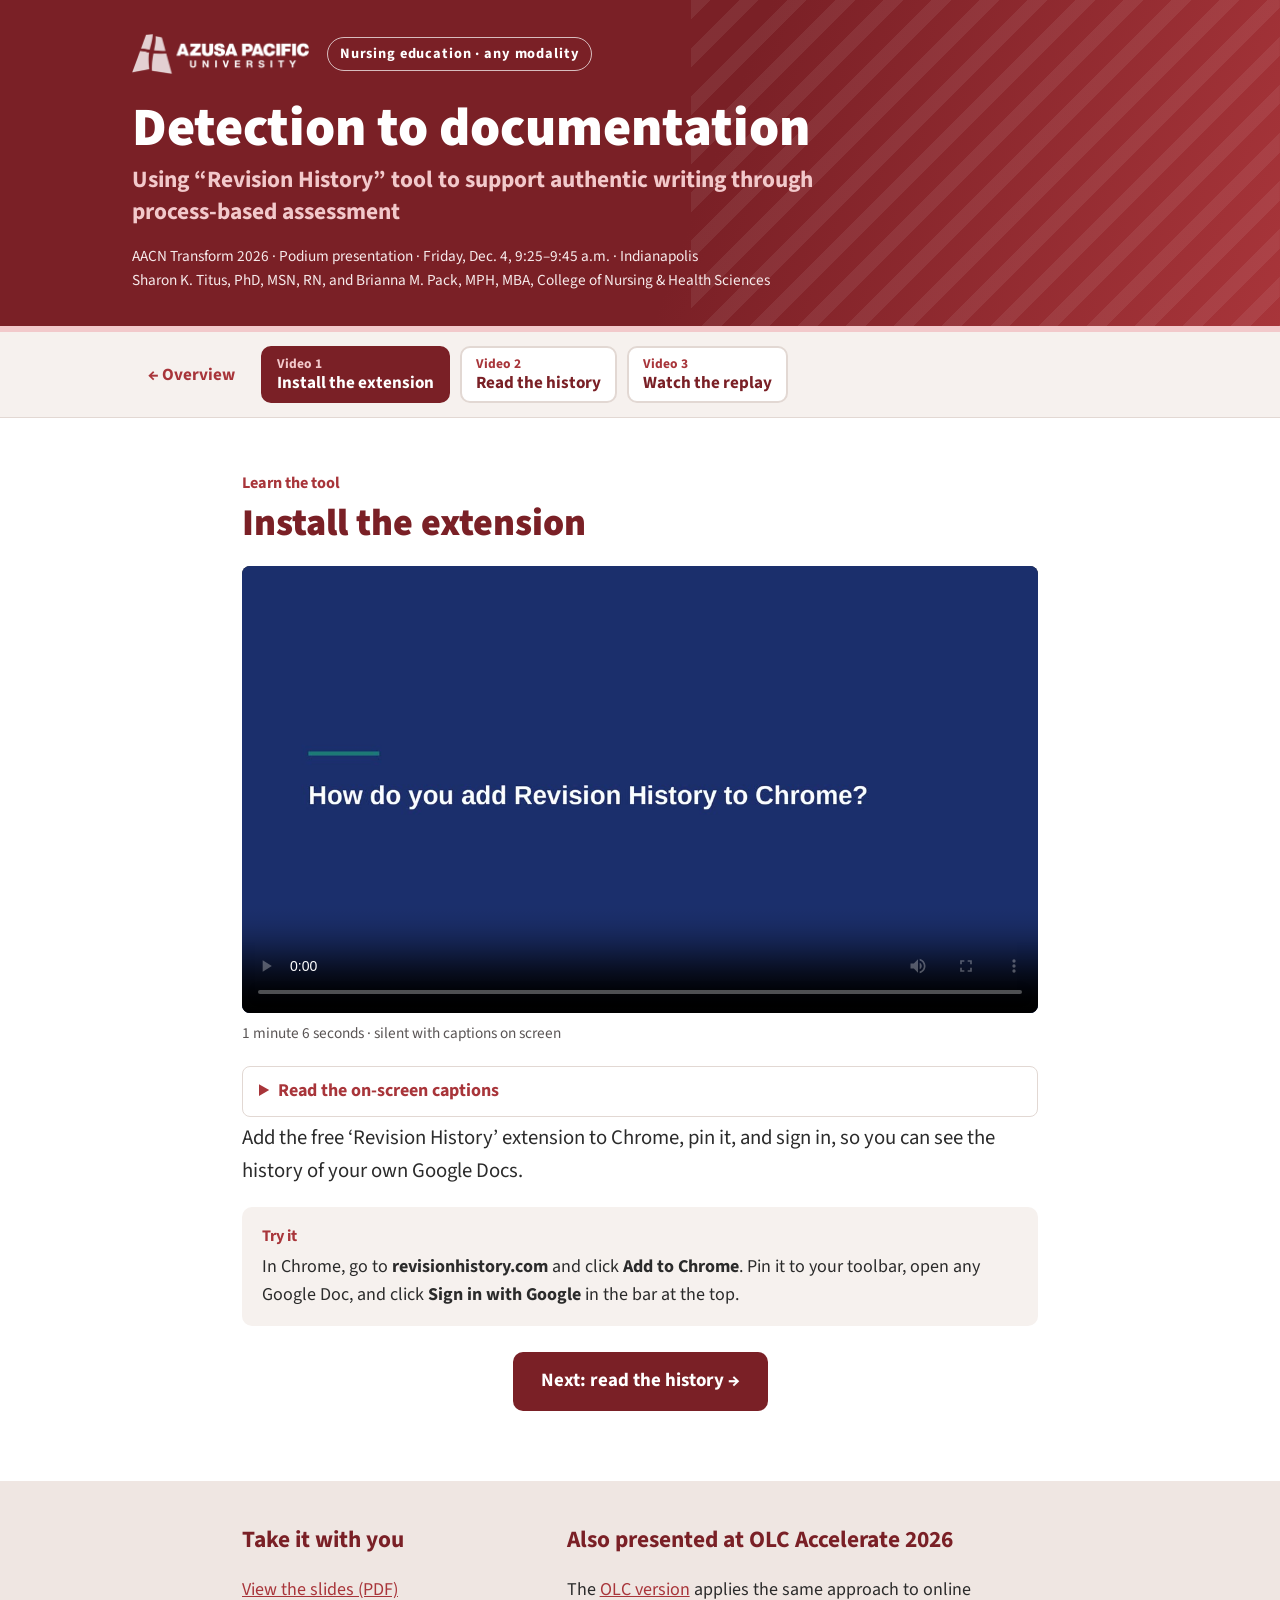
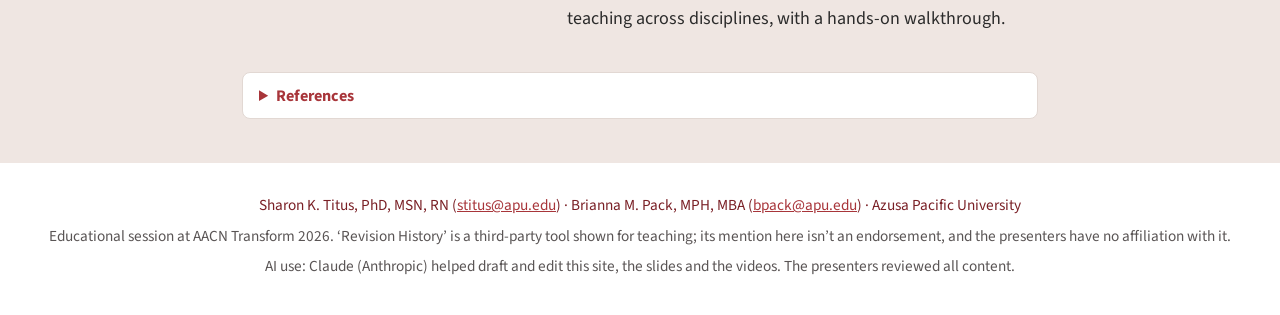
==== step-1/index.html @ 7cc0aa87 "Rebuild AACN site around nursing courses, in APU colors One overview page: why documentation matters" ====
<!doctype html>
<html lang="en"><head><meta charset="utf-8"><meta name="viewport" content="width=device-width,initial-scale=1">
<title>Install the extension · Detection to documentation</title>
<meta name="description" content="Using “Revision History” tool to support authentic writing through process-based assessment. SHOW across nursing courses, from AACN Transform 2026.">
<meta property="og:title" content="Detection to documentation: Install the extension"><meta property="og:description" content="Using “Revision History” tool to support authentic writing through process-based assessment. Nursing education, any modality.">
<meta property="og:url" content="https://briannapack.github.io/detection-to-documentation-aacn/step-1/"><meta property="og:image" content="https://briannapack.github.io/detection-to-documentation-aacn/assets/img/share.png">
<meta property="og:image:alt" content="Detection to documentation: Using “Revision History” tool to support authentic writing through process-based assessment"><meta name="twitter:card" content="summary_large_image">
<link rel="icon" href="../assets/img/badge-S.png">
<link rel="preconnect" href="https://fonts.googleapis.com"><link rel="preconnect" href="https://fonts.gstatic.com" crossorigin>
<link href="https://fonts.googleapis.com/css2?family=Source+Sans+3:wght@400;600;700;900&display=swap" rel="stylesheet">
<link rel="stylesheet" href="../assets/site.css"></head>
<body><a class="skip" href="#main">Skip to content</a>
<header class="hero"><div class="in">
<div class="toprow"><img class="apu" src="../assets/img/apu-white.png" alt="Azusa Pacific University" width="179" height="40"><span class="tag">Nursing education · any modality</span></div>
<h1><a href="../">Detection to documentation</a></h1><p class="sub">Using “Revision History” tool to support authentic writing through process-based assessment</p>
<p class="meta">AACN Transform 2026 · Podium presentation · Friday, Dec. 4, 9:25–9:45 a.m. · Indianapolis<br>Sharon K. Titus, PhD, MSN, RN, and Brianna M. Pack, MPH, MBA, College of Nursing &amp; Health Sciences</p></div></header>

<main id="main">
<nav class="toolnav" aria-label="Tool videos"><div class="in"><a class="back" href="../#tool">← Overview</a><a href="../step-1/" aria-current="page"><span>Video 1</span>Install the extension</a><a href="../step-2/"><span>Video 2</span>Read the history</a><a href="../step-3/"><span>Video 3</span>Watch the replay</a></div></nav>
<section class="sec"><div class="in narrow"><p class="eyebrow">Learn the tool</p><h2 class="title">Install the extension</h2>
<figure class="vid">
<video controls playsinline preload="metadata" poster="../assets/img/poster-install.jpg" aria-label="Video: Install the extension">
<source src="../assets/video/install-the-extension.mp4" type="video/mp4"></video>
<figcaption class="small">1 minute 6 seconds · silent with captions on screen</figcaption>
<details class="col"><summary>Read the on-screen captions</summary><ol class="caps"><li>How do you add Revision History to Chrome?</li><li>Type revisionhistory.com into Chrome.</li><li>Click Get Extension.</li><li>Click Add to Chrome.</li><li>Approve it: click Add extension.</li><li>Click the puzzle piece.</li><li>Pin Revision History. The pin turns blue.</li><li>Open any Google Doc.</li><li>Click Sign in with Google in the new bar.</li><li>Sign in with Google.</li><li>Once you’re signed in, this bar appears.</li><li>You’re set up. Next: Step 2, read the history.</li></ol></details>
</figure>
<p class="lead">Add the free ‘Revision History’ extension to Chrome, pin it, and sign in, so you can see the history of your own Google Docs.</p>
<div class="trybox"><p class="lbl">Try it</p><p>In Chrome, go to <b>revisionhistory.com</b> and click <b>Add to Chrome</b>. Pin it to your toolbar, open any Google Doc, and click <b>Sign in with Google</b> in the bar at the top.</p></div>
<p class="center"><a class="btn" href="../step-2/">Next: read the history <span aria-hidden="true">→</span></a></p></div></section>
<section class="take"><div class="in narrow">
<div class="takegrid"><div><h2 class="h3">Take it with you</h2><p><a href="../downloads/Detection-to-Documentation-Slides.pdf" target="_blank" rel="noopener">View the slides (PDF)</a></p></div>
<div><h2 class="h3">Also presented at OLC Accelerate 2026</h2><p>The <a href="https://briannapack.github.io/detection-to-documentation/">OLC version</a> applies the same approach to online teaching across disciplines, with a hands-on walkthrough.</p></div></div>
<details class="col refs"><summary>References</summary><ul>
<li>Eaton, S. E. (2025). Neurodiversity and academic integrity: Toward epistemic plurality in a postplagiarism era. <i>Teaching in Higher Education</i>. https://doi.org/10.1080/13562517.2025.2583456</li>
<li>Gay, K., &amp; Muscanell, N. (2026, March 23). <i>2026 EDUCAUSE students and technology report: Steady through change</i>. EDUCAUSE.</li>
<li>Liang, W., Yuksekgonul, M., Mao, Y., Wu, E., &amp; Zou, J. (2023). GPT detectors are biased against non-native English writers. <i>Patterns, 4</i>(7), Article 100779. https://doi.org/10.1016/j.patter.2023.100779</li>
<li>Schmitz, A., &amp; Laird, E. (2025, December). AI-powered pedagogy: A guide to evidence-based teaching tools. <i>EDUCAUSE Review</i>.</li>
<li>Revision History. (n.d.). <i>Writing process visibility for Google Docs &amp; Slides</i>. https://revisionhistory.com</li></ul></details>
</div></section></main>
<footer class="foot"><p class="names">Sharon K. Titus, PhD, MSN, RN (<a href="mailto:stitus@apu.edu">stitus@apu.edu</a>) · Brianna M. Pack, MPH, MBA (<a href="mailto:bpack@apu.edu">bpack@apu.edu</a>) · Azusa Pacific University</p>
<p>Educational session at AACN Transform 2026. ‘Revision History’ is a third-party tool shown for teaching; its mention here isn’t an endorsement, and the presenters have no affiliation with it.</p>
<p>AI use: Claude (Anthropic) helped draft and edit this site, the slides and the videos. The presenters reviewed all content.</p></footer>
<script src="../assets/site.js" defer></script>
</body></html>
---- assets/site.css ----
:root{--deep:#7A2026;--red:#A8353A;--blush:#F2C9CB;--wash:#F6F1EE;--wash2:#EFE6E2;--ink:#2B2B2B;--muted:#5A5555;--line:#E2D8D3}
*{box-sizing:border-box}
html{font-size:112.5%;-webkit-text-size-adjust:100%;scroll-behavior:smooth}
body{margin:0;background:#fff;color:var(--ink);font-family:"Source Sans 3",Arial,sans-serif;line-height:1.6}
img,video{max-width:100%}
a{color:var(--red)}
.skip{position:absolute;left:-999px;top:0;background:#fff;padding:8px 12px;z-index:10}.skip:focus{left:8px}
.sr{position:absolute;width:1px;height:1px;overflow:hidden;clip:rect(0 0 0 0)}
.in{max-width:1080px;margin:0 auto;padding:0 32px}
.in.narrow{max-width:860px}
.center{text-align:center}
.sec{padding:52px 0}
.band{background:var(--wash);padding:52px 0}
section[id]{scroll-margin-top:64px}

/* header: left-aligned, deep red with a diagonal stripe field on the right */
.hero{position:relative;overflow:hidden;color:#fff;padding:34px 0 40px;
  background:
    repeating-linear-gradient(135deg,rgba(255,255,255,.07) 0 14px,transparent 14px 34px) right/46% 100% no-repeat,
    linear-gradient(110deg,var(--deep) 0%,var(--deep) 55%,var(--red) 100%)}
.hero::after{content:"";position:absolute;left:0;right:0;bottom:0;height:6px;background:var(--blush)}
.hero .toprow{display:flex;align-items:center;gap:18px;flex-wrap:wrap;margin-bottom:26px}
.hero .apu{height:40px;width:auto;display:block}
.hero .tag{font-weight:700;font-size:.8rem;letter-spacing:.06em;padding:4px 12px;border:1.5px solid rgba(255,255,255,.7);border-radius:999px}
.hero h1{margin:0 0 6px;font-size:3rem;font-weight:900;line-height:1.08;max-width:760px}
.hero h1 a{color:#fff;text-decoration:none}
.hero .sub{margin:0 0 16px;color:var(--blush);font-weight:700;font-size:1.3rem;max-width:760px;line-height:1.35}
.hero .meta{margin:0;font-size:.85rem;color:#f6e9ea;max-width:760px}

/* section nav on the overview */
.secnav{position:sticky;top:0;z-index:5;background:#fff;border-bottom:1px solid var(--line)}
.secnav .in{display:flex;gap:4px;overflow-x:auto;scrollbar-width:none}
.secnav a{flex:0 0 auto;padding:16px 12px;color:var(--ink);text-decoration:none;font-weight:700;font-size:.9rem;border-bottom:3px solid transparent}
.secnav a:hover{color:var(--red);border-bottom-color:var(--red)}

.eyebrow{margin:0 0 6px;color:var(--red);font-weight:700;font-size:.9rem}
.title{font-size:2.1rem;font-weight:900;color:var(--deep);margin:0 0 14px;line-height:1.15}
.h3{font-size:1.3rem;color:var(--deep);margin:34px 0 10px;font-weight:700}
.lead{font-size:1.15rem;margin:0 0 16px}
.small{font-size:.85rem;color:var(--muted);margin:8px 0 0}
.note{margin:22px 0 0;padding:14px 18px;background:#fff;border-left:5px solid var(--red);border-radius:0 8px 8px 0}
.band .note{background:#fff}
.sec .note{background:var(--wash)}

.show{margin-top:24px;display:grid;gap:14px}
.srow{display:grid;grid-template-columns:56px 1fr;gap:18px;align-items:center;background:#fff;border-radius:12px;padding:14px 18px}
.badge{display:block;width:56px;height:56px}
.srow h3{margin:0;color:var(--deep);font-size:1.2rem}
.srow p{margin:2px 0 0}

.instr{margin:22px 0 0;background:#fff;border:1px solid var(--line);border-top:5px solid var(--deep);border-radius:8px;padding:18px 24px}
.instr .ihead{font-weight:700;color:var(--deep);margin:4px 0 6px}
.instr ol,.instr ul{margin:0 0 12px;padding-left:1.3em}.instr li{margin-bottom:6px}

.vid{margin:20px 0 0}
.vid video{width:100%;aspect-ratio:16/9;background:#1b1b1b;border-radius:8px;display:block}
.caps{margin:10px 0 0;padding-left:1.3em}.caps li{margin-bottom:4px}

.tablewrap{overflow-x:auto;margin-top:18px}
.cmp{width:100%;border-collapse:separate;border-spacing:0 8px;min-width:640px}
.cmp thead th{text-align:left;color:#fff;font-size:1rem;padding:12px 16px}
.cmp thead th:nth-child(2){background:var(--deep);border-radius:8px 0 0 8px}
.cmp thead th:nth-child(3){background:var(--red);border-radius:0 8px 8px 0}
.cmp thead th:first-child{background:transparent}
.cmp tbody th{text-align:left;white-space:nowrap;padding:10px 14px;background:var(--wash);border-radius:8px 0 0 8px;color:var(--deep);font-size:.95rem}
.cmp tbody th .badge{width:40px;height:40px;display:inline-block;vertical-align:middle;margin-right:10px}
.cmp td{padding:12px 16px;background:var(--wash);vertical-align:middle}
.cmp td:last-child{border-radius:0 8px 8px 0;background:var(--wash2)}
.modal{margin:18px 0 0;font-size:1.05rem}

.try{font-size:1.2rem;font-weight:700;color:var(--deep);margin:0}
details.col{margin:20px 0 4px;background:#fff;border:1px solid var(--line);border-radius:8px;padding:10px 16px}
details.col summary{cursor:pointer;font-weight:700;color:var(--red)}
.copy{padding-left:1.3em}.copy li{margin-bottom:8px}
.copybtn{font:inherit;font-weight:700;font-size:.9rem;color:#fff;background:var(--red);border:0;border-radius:8px;padding:8px 16px;cursor:pointer}
.limits{padding-left:1.2em}.limits li{margin-bottom:8px}

.tcards{display:grid;grid-template-columns:repeat(3,1fr);gap:16px;margin-top:20px}
.tcard{display:flex;align-items:center;gap:14px;padding:18px;border:2px solid var(--deep);border-radius:12px;color:var(--deep);text-decoration:none;font-weight:700;line-height:1.25}
.tcard:hover{background:var(--wash)}
.tcard .num{flex:0 0 auto;width:40px;height:40px;border-radius:50%;background:var(--red);color:#fff;display:flex;align-items:center;justify-content:center;font-weight:900}

.toolnav{background:var(--wash);border-bottom:1px solid var(--line)}
.toolnav .in{display:flex;gap:10px;align-items:stretch;flex-wrap:wrap;padding-top:14px;padding-bottom:14px}
.toolnav a{display:flex;flex-direction:column;justify-content:center;padding:8px 14px;border-radius:10px;background:#fff;border:2px solid var(--line);color:var(--deep);text-decoration:none;font-weight:700;line-height:1.2;font-size:.95rem}
.toolnav a span{font-size:.75rem;color:var(--red)}
.toolnav a[aria-current]{border-color:var(--deep);background:var(--deep);color:#fff}
.toolnav a[aria-current] span{color:var(--blush)}
.toolnav .back{border-color:transparent;background:transparent;color:var(--red)}
.trybox{margin:20px 0 26px;background:var(--wash);border-radius:10px;padding:16px 20px}
.trybox p{margin:0}
.lbl{font-weight:700;color:var(--red);font-size:.9rem;margin-bottom:4px!important}
.btn{display:inline-block;padding:14px 28px;border-radius:10px;background:var(--deep);color:#fff;font-weight:700;font-size:1.05rem;text-decoration:none}
.btn:hover{background:var(--red)}

.take{background:var(--wash2);padding:40px 0}
.takegrid{display:grid;grid-template-columns:1fr 1.6fr;gap:30px}
.takegrid .h3{margin-top:0}
.refs{font-size:.9rem}.refs ul{padding-left:1.2em}.refs li{margin-bottom:6px;overflow-wrap:anywhere}

.foot{text-align:center;padding:24px 32px 30px;font-size:.85rem;color:var(--muted)}
.foot p{margin:6px 0}.foot .names{color:var(--deep)}

a:focus-visible,summary:focus-visible,button:focus-visible{outline:3px solid var(--red);outline-offset:2px}

@media (max-width:760px){
  .in{padding:0 16px}
  .sec,.band{padding:38px 0}
  .hero{background:linear-gradient(110deg,var(--deep) 0%,var(--red) 100%)}
  .hero h1{font-size:2.1rem}.hero .sub{font-size:1.1rem}
  .title{font-size:1.65rem}
  .srow{grid-template-columns:44px 1fr;gap:14px;padding:12px 14px}.srow .badge{width:44px;height:44px}
  .tcards,.takegrid{grid-template-columns:1fr}
}
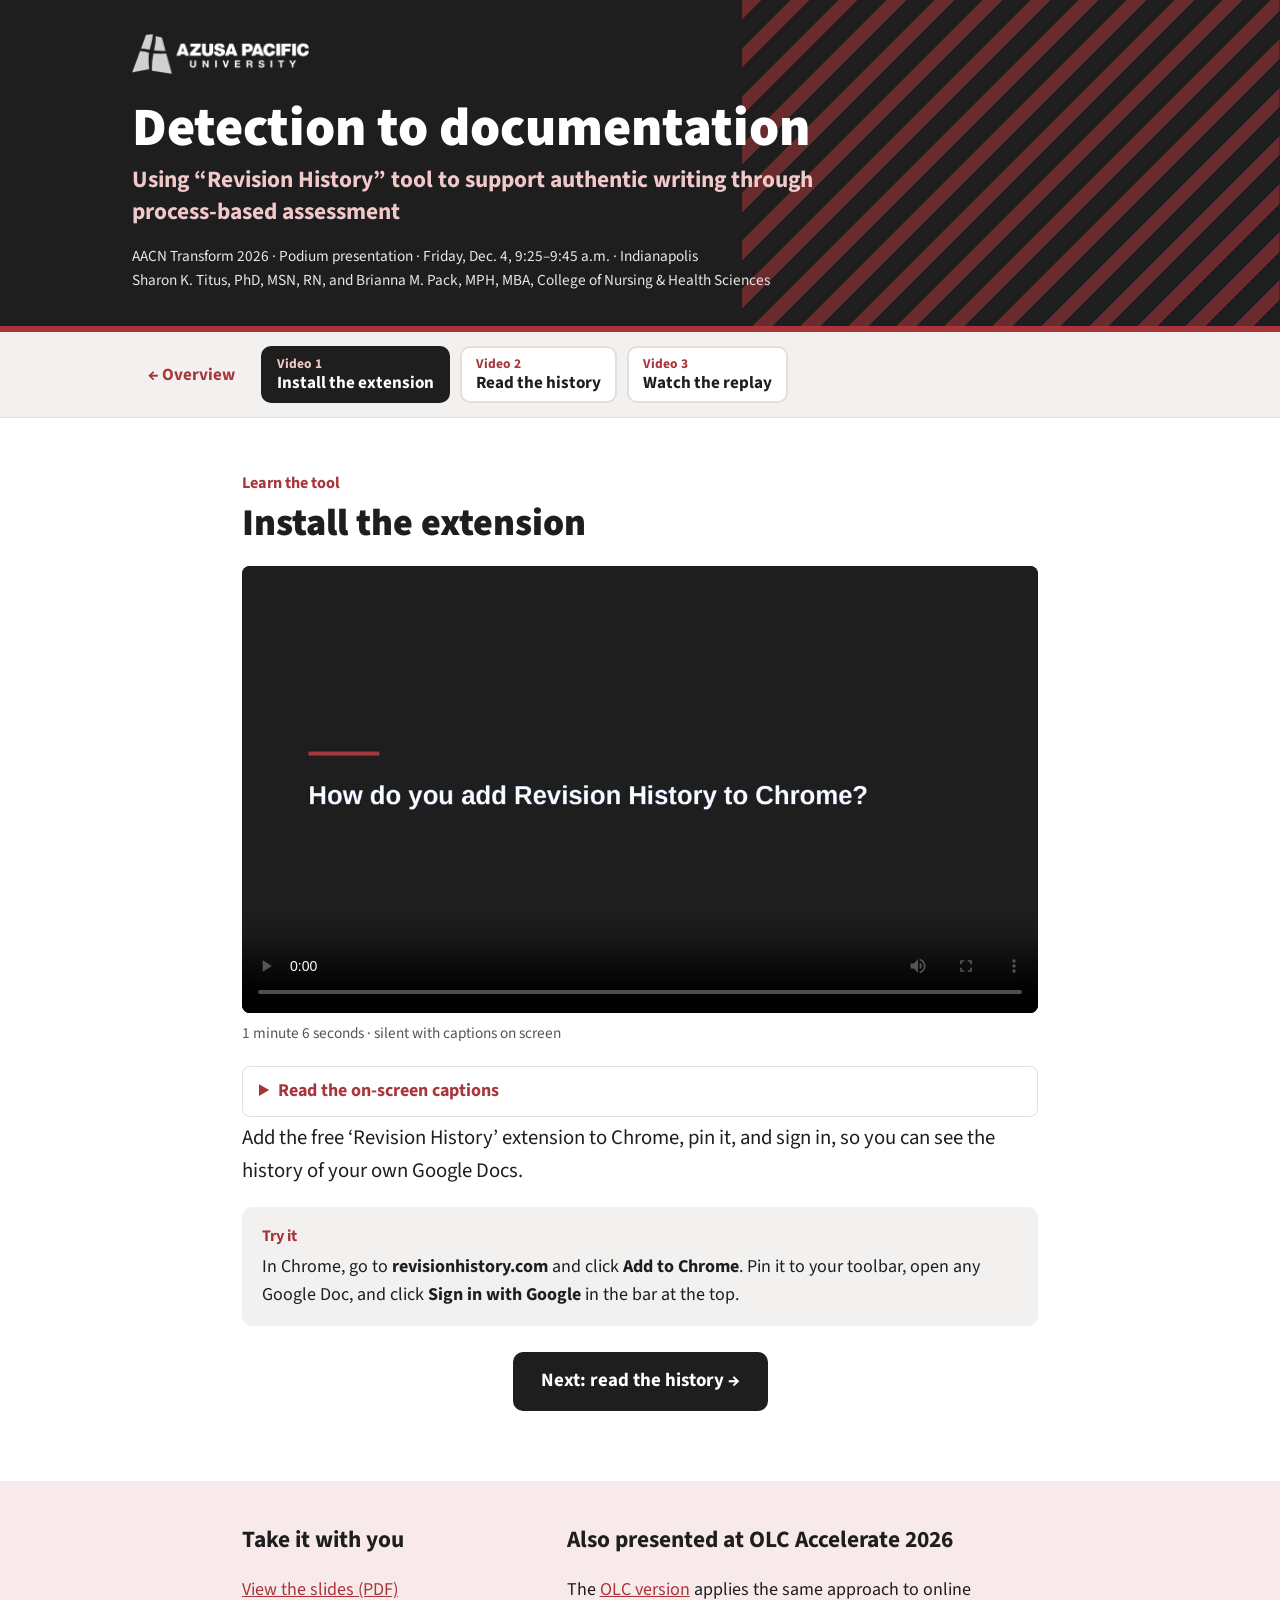
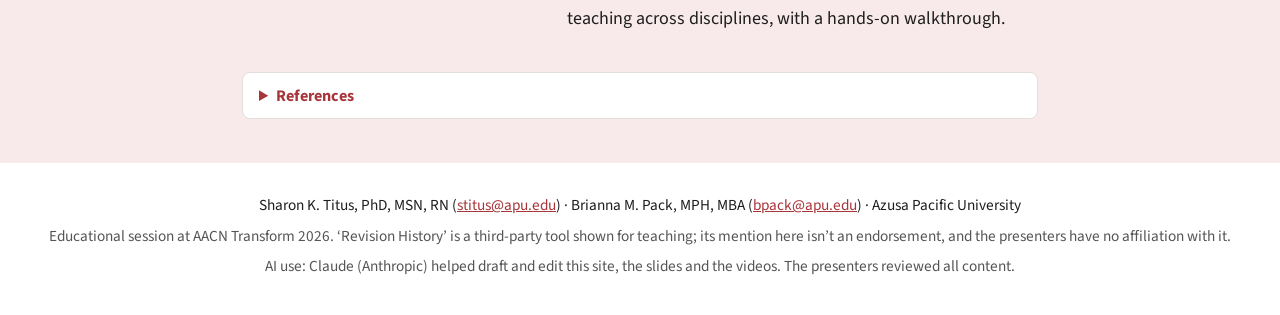
==== commit 67a24442: "Remove header tag; add AACN Essentials reference; update slides PDF Co-Authored-By: Claude Opus 5.5 " ====
--- a/step-1/index.html
+++ b/step-1/index.html
@@ -11,7 +11,7 @@
 <link rel="stylesheet" href="../assets/site.css"></head>
 <body><a class="skip" href="#main">Skip to content</a>
 <header class="hero"><div class="in">
-<div class="toprow"><img class="apu" src="../assets/img/apu-white.png" alt="Azusa Pacific University" width="179" height="40"><span class="tag">Nursing education · any modality</span></div>
+<div class="toprow"><img class="apu" src="../assets/img/apu-white.png" alt="Azusa Pacific University" width="179" height="40"></div>
 <h1><a href="../">Detection to documentation</a></h1><p class="sub">Using “Revision History” tool to support authentic writing through process-based assessment</p>
 <p class="meta">AACN Transform 2026 · Podium presentation · Friday, Dec. 4, 9:25–9:45 a.m. · Indianapolis<br>Sharon K. Titus, PhD, MSN, RN, and Brianna M. Pack, MPH, MBA, College of Nursing &amp; Health Sciences</p></div></header>
 
@@ -31,6 +31,7 @@
 <div class="takegrid"><div><h2 class="h3">Take it with you</h2><p><a href="../downloads/Detection-to-Documentation-Slides.pdf" target="_blank" rel="noopener">View the slides (PDF)</a></p></div>
 <div><h2 class="h3">Also presented at OLC Accelerate 2026</h2><p>The <a href="https://briannapack.github.io/detection-to-documentation/">OLC version</a> applies the same approach to online teaching across disciplines, with a hands-on walkthrough.</p></div></div>
 <details class="col refs"><summary>References</summary><ul>
+<li>American Association of Colleges of Nursing. (2021). <i>The Essentials: Core competencies for professional nursing education</i>. https://www.aacnnursing.org/essentials</li>
 <li>Eaton, S. E. (2025). Neurodiversity and academic integrity: Toward epistemic plurality in a postplagiarism era. <i>Teaching in Higher Education</i>. https://doi.org/10.1080/13562517.2025.2583456</li>
 <li>Gay, K., &amp; Muscanell, N. (2026, March 23). <i>2026 EDUCAUSE students and technology report: Steady through change</i>. EDUCAUSE.</li>
 <li>Liang, W., Yuksekgonul, M., Mao, Y., Wu, E., &amp; Zou, J. (2023). GPT detectors are biased against non-native English writers. <i>Patterns, 4</i>(7), Article 100779. https://doi.org/10.1016/j.patter.2023.100779</li>
--- a/assets/site.css
+++ b/assets/site.css
@@ -1,4 +1,4 @@
-:root{--deep:#7A2026;--red:#A8353A;--blush:#F2C9CB;--wash:#F6F1EE;--wash2:#EFE6E2;--ink:#2B2B2B;--muted:#5A5555;--line:#E2D8D3}
+:root{--deep:#1E1E1E;--red:#A8353A;--blush:#F2C9CB;--wash:#F3F1EF;--wash2:#F8EAEB;--ink:#1E1E1E;--muted:#555;--line:#E3DEDA}
 *{box-sizing:border-box}
 html{font-size:112.5%;-webkit-text-size-adjust:100%;scroll-behavior:smooth}
 body{margin:0;background:#fff;color:var(--ink);font-family:"Source Sans 3",Arial,sans-serif;line-height:1.6}
@@ -16,16 +16,16 @@
 /* header: left-aligned, deep red with a diagonal stripe field on the right */
 .hero{position:relative;overflow:hidden;color:#fff;padding:34px 0 40px;
   background:
-    repeating-linear-gradient(135deg,rgba(255,255,255,.07) 0 14px,transparent 14px 34px) right/46% 100% no-repeat,
-    linear-gradient(110deg,var(--deep) 0%,var(--deep) 55%,var(--red) 100%)}
-.hero::after{content:"";position:absolute;left:0;right:0;bottom:0;height:6px;background:var(--blush)}
+    repeating-linear-gradient(135deg,rgba(168,53,58,.55) 0 14px,transparent 14px 34px) right/42% 100% no-repeat,
+    var(--deep)}
+.hero::after{content:"";position:absolute;left:0;right:0;bottom:0;height:6px;background:var(--red)}
 .hero .toprow{display:flex;align-items:center;gap:18px;flex-wrap:wrap;margin-bottom:26px}
 .hero .apu{height:40px;width:auto;display:block}
 .hero .tag{font-weight:700;font-size:.8rem;letter-spacing:.06em;padding:4px 12px;border:1.5px solid rgba(255,255,255,.7);border-radius:999px}
 .hero h1{margin:0 0 6px;font-size:3rem;font-weight:900;line-height:1.08;max-width:760px}
 .hero h1 a{color:#fff;text-decoration:none}
 .hero .sub{margin:0 0 16px;color:var(--blush);font-weight:700;font-size:1.3rem;max-width:760px;line-height:1.35}
-.hero .meta{margin:0;font-size:.85rem;color:#f6e9ea;max-width:760px}
+.hero .meta{margin:0;font-size:.85rem;color:#e9e6e4;max-width:760px}
 
 /* section nav on the overview */
 .secnav{position:sticky;top:0;z-index:5;background:#fff;border-bottom:1px solid var(--line)}
@@ -106,7 +106,7 @@
 @media (max-width:760px){
   .in{padding:0 16px}
   .sec,.band{padding:38px 0}
-  .hero{background:linear-gradient(110deg,var(--deep) 0%,var(--red) 100%)}
+  .hero{background:var(--deep)}
   .hero h1{font-size:2.1rem}.hero .sub{font-size:1.1rem}
   .title{font-size:1.65rem}
   .srow{grid-template-columns:44px 1fr;gap:14px;padding:12px 14px}.srow .badge{width:44px;height:44px}
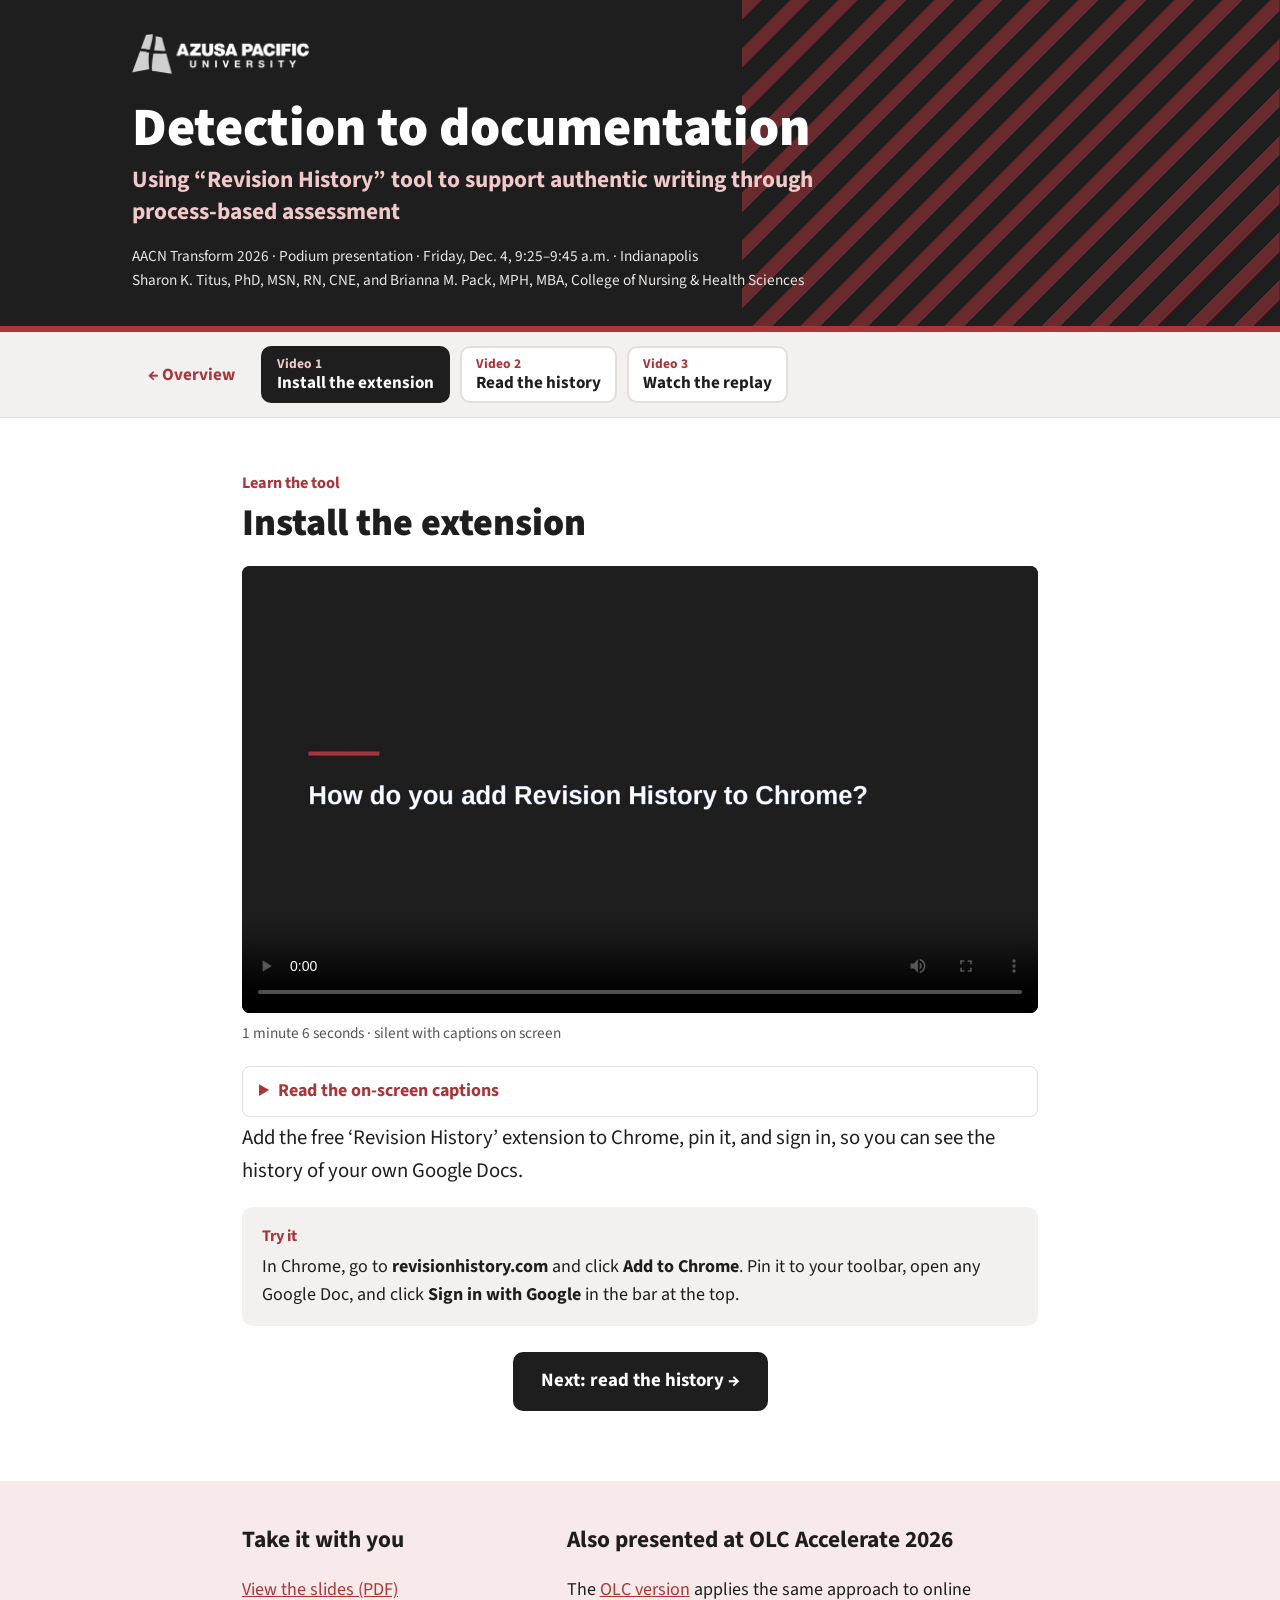
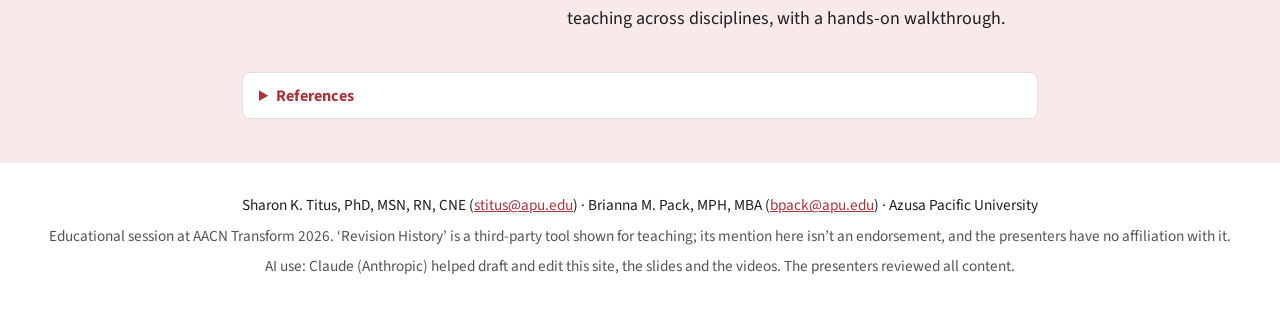
==== commit fdcb9aeb: "Add CNE to Sharon's credentials (site, slides, video end cards); drop faculty names from examples Co" ====
--- a/step-1/index.html
+++ b/step-1/index.html
@@ -13,7 +13,7 @@
 <header class="hero"><div class="in">
 <div class="toprow"><img class="apu" src="../assets/img/apu-white.png" alt="Azusa Pacific University" width="179" height="40"></div>
 <h1><a href="../">Detection to documentation</a></h1><p class="sub">Using “Revision History” tool to support authentic writing through process-based assessment</p>
-<p class="meta">AACN Transform 2026 · Podium presentation · Friday, Dec. 4, 9:25–9:45 a.m. · Indianapolis<br>Sharon K. Titus, PhD, MSN, RN, and Brianna M. Pack, MPH, MBA, College of Nursing &amp; Health Sciences</p></div></header>
+<p class="meta">AACN Transform 2026 · Podium presentation · Friday, Dec. 4, 9:25–9:45 a.m. · Indianapolis<br>Sharon K. Titus, PhD, MSN, RN, CNE, and Brianna M. Pack, MPH, MBA, College of Nursing &amp; Health Sciences</p></div></header>
 
 <main id="main">
 <nav class="toolnav" aria-label="Tool videos"><div class="in"><a class="back" href="../#tool">← Overview</a><a href="../step-1/" aria-current="page"><span>Video 1</span>Install the extension</a><a href="../step-2/"><span>Video 2</span>Read the history</a><a href="../step-3/"><span>Video 3</span>Watch the replay</a></div></nav>
@@ -38,7 +38,7 @@
 <li>Schmitz, A., &amp; Laird, E. (2025, December). AI-powered pedagogy: A guide to evidence-based teaching tools. <i>EDUCAUSE Review</i>.</li>
 <li>Revision History. (n.d.). <i>Writing process visibility for Google Docs &amp; Slides</i>. https://revisionhistory.com</li></ul></details>
 </div></section></main>
-<footer class="foot"><p class="names">Sharon K. Titus, PhD, MSN, RN (<a href="mailto:stitus@apu.edu">stitus@apu.edu</a>) · Brianna M. Pack, MPH, MBA (<a href="mailto:bpack@apu.edu">bpack@apu.edu</a>) · Azusa Pacific University</p>
+<footer class="foot"><p class="names">Sharon K. Titus, PhD, MSN, RN, CNE (<a href="mailto:stitus@apu.edu">stitus@apu.edu</a>) · Brianna M. Pack, MPH, MBA (<a href="mailto:bpack@apu.edu">bpack@apu.edu</a>) · Azusa Pacific University</p>
 <p>Educational session at AACN Transform 2026. ‘Revision History’ is a third-party tool shown for teaching; its mention here isn’t an endorsement, and the presenters have no affiliation with it.</p>
 <p>AI use: Claude (Anthropic) helped draft and edit this site, the slides and the videos. The presenters reviewed all content.</p></footer>
 <script src="../assets/site.js" defer></script>
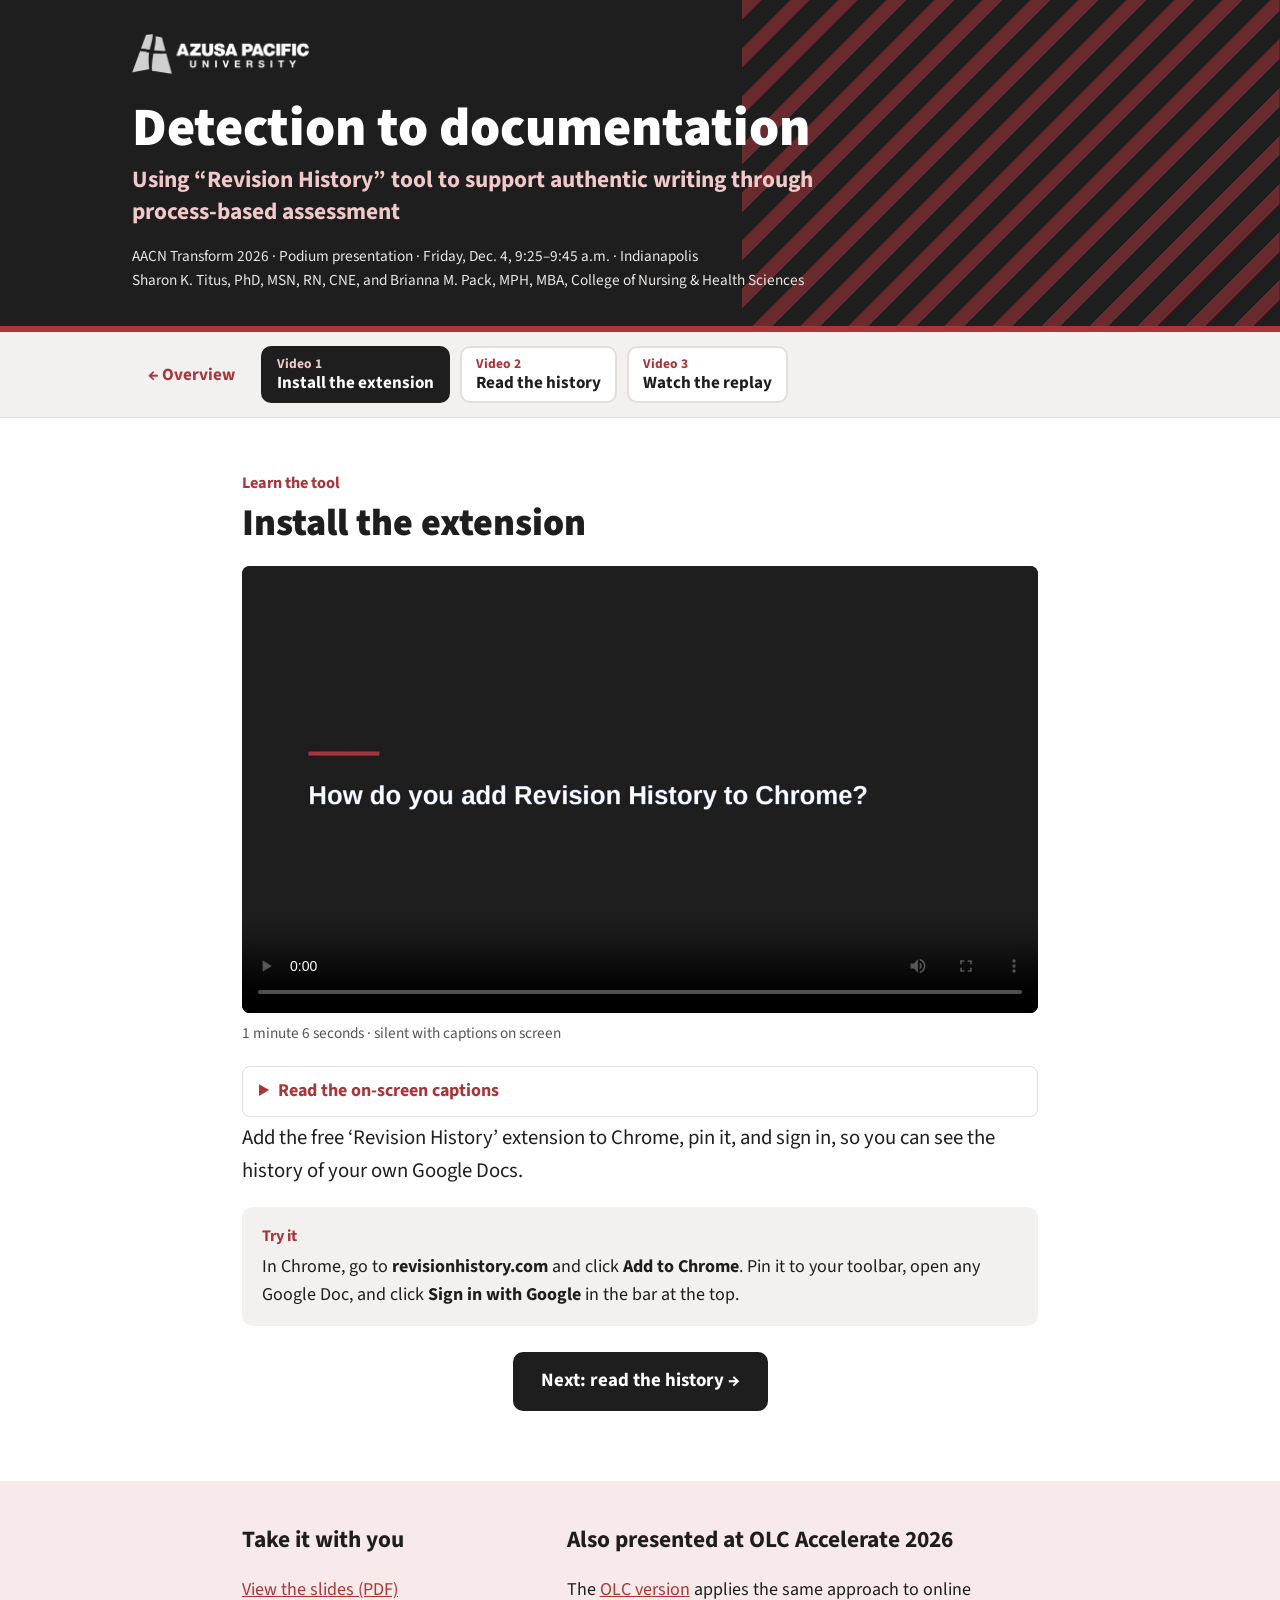
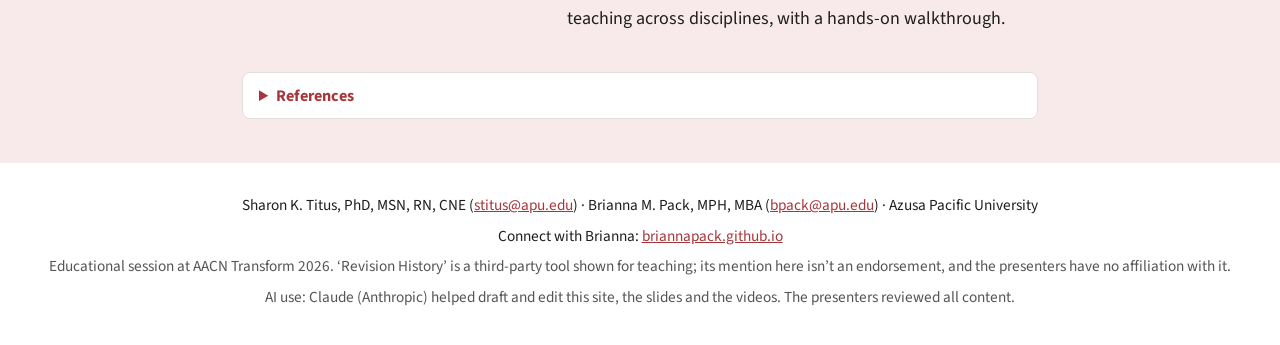
==== commit 1c8c6561: "Link Brianna's contact page in the footer Co-Authored-By: Claude Opus 5.5 <noreply@anthropic.com> Cl" ====
--- a/step-1/index.html
+++ b/step-1/index.html
@@ -39,6 +39,7 @@
 <li>Revision History. (n.d.). <i>Writing process visibility for Google Docs &amp; Slides</i>. https://revisionhistory.com</li></ul></details>
 </div></section></main>
 <footer class="foot"><p class="names">Sharon K. Titus, PhD, MSN, RN, CNE (<a href="mailto:stitus@apu.edu">stitus@apu.edu</a>) · Brianna M. Pack, MPH, MBA (<a href="mailto:bpack@apu.edu">bpack@apu.edu</a>) · Azusa Pacific University</p>
+<p class="names">Connect with Brianna: <a href="https://briannapack.github.io/">briannapack.github.io</a></p>
 <p>Educational session at AACN Transform 2026. ‘Revision History’ is a third-party tool shown for teaching; its mention here isn’t an endorsement, and the presenters have no affiliation with it.</p>
 <p>AI use: Claude (Anthropic) helped draft and edit this site, the slides and the videos. The presenters reviewed all content.</p></footer>
 <script src="../assets/site.js" defer></script>
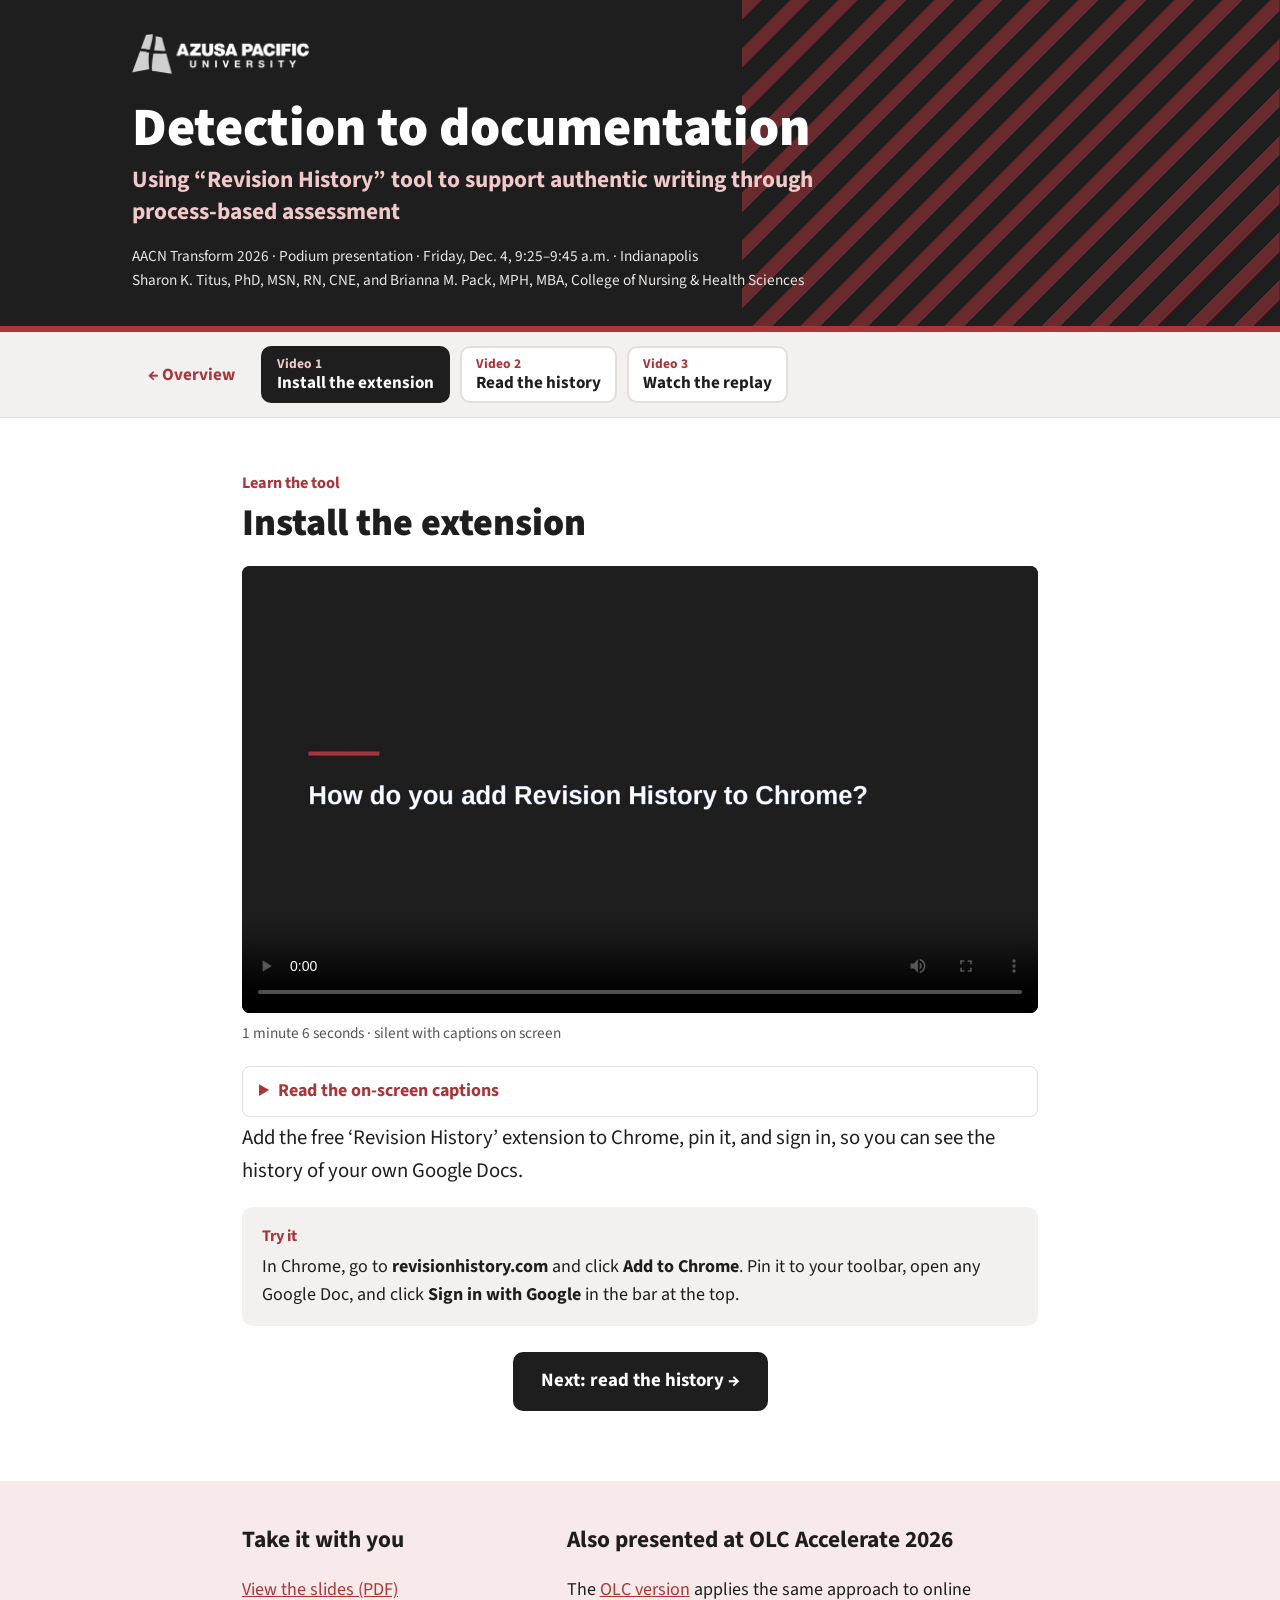
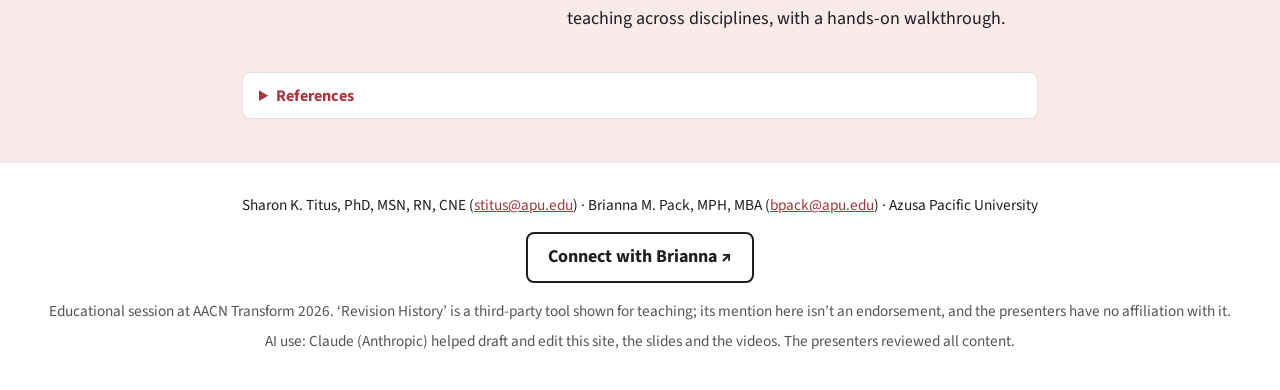
==== commit 09dc3b90: "Style footer contact link as an outline button Co-Authored-By: Claude Opus 5.5 <noreply@anthropic.co" ====
--- a/step-1/index.html
+++ b/step-1/index.html
@@ -39,7 +39,7 @@
 <li>Revision History. (n.d.). <i>Writing process visibility for Google Docs &amp; Slides</i>. https://revisionhistory.com</li></ul></details>
 </div></section></main>
 <footer class="foot"><p class="names">Sharon K. Titus, PhD, MSN, RN, CNE (<a href="mailto:stitus@apu.edu">stitus@apu.edu</a>) · Brianna M. Pack, MPH, MBA (<a href="mailto:bpack@apu.edu">bpack@apu.edu</a>) · Azusa Pacific University</p>
-<p class="names">Connect with Brianna: <a href="https://briannapack.github.io/">briannapack.github.io</a></p>
+<p class="connect"><a class="cbtn" href="https://briannapack.github.io/" target="_blank" rel="noopener">Connect with Brianna <span aria-hidden="true">↗</span><span class="sr">(opens in a new tab)</span></a></p>
 <p>Educational session at AACN Transform 2026. ‘Revision History’ is a third-party tool shown for teaching; its mention here isn’t an endorsement, and the presenters have no affiliation with it.</p>
 <p>AI use: Claude (Anthropic) helped draft and edit this site, the slides and the videos. The presenters reviewed all content.</p></footer>
 <script src="../assets/site.js" defer></script>
--- a/assets/site.css
+++ b/assets/site.css
@@ -100,6 +100,9 @@
 
 .foot{text-align:center;padding:24px 32px 30px;font-size:.85rem;color:var(--muted)}
 .foot p{margin:6px 0}.foot .names{color:var(--deep)}
+.foot .connect{margin:14px 0 16px}
+.cbtn{display:inline-block;padding:9px 20px;border:2px solid var(--deep);border-radius:8px;color:var(--deep);font-weight:700;font-size:1rem;text-decoration:none;background:#fff}
+.cbtn:hover{border-color:var(--red);color:var(--red);background:var(--wash2)}
 
 a:focus-visible,summary:focus-visible,button:focus-visible{outline:3px solid var(--red);outline-offset:2px}
 
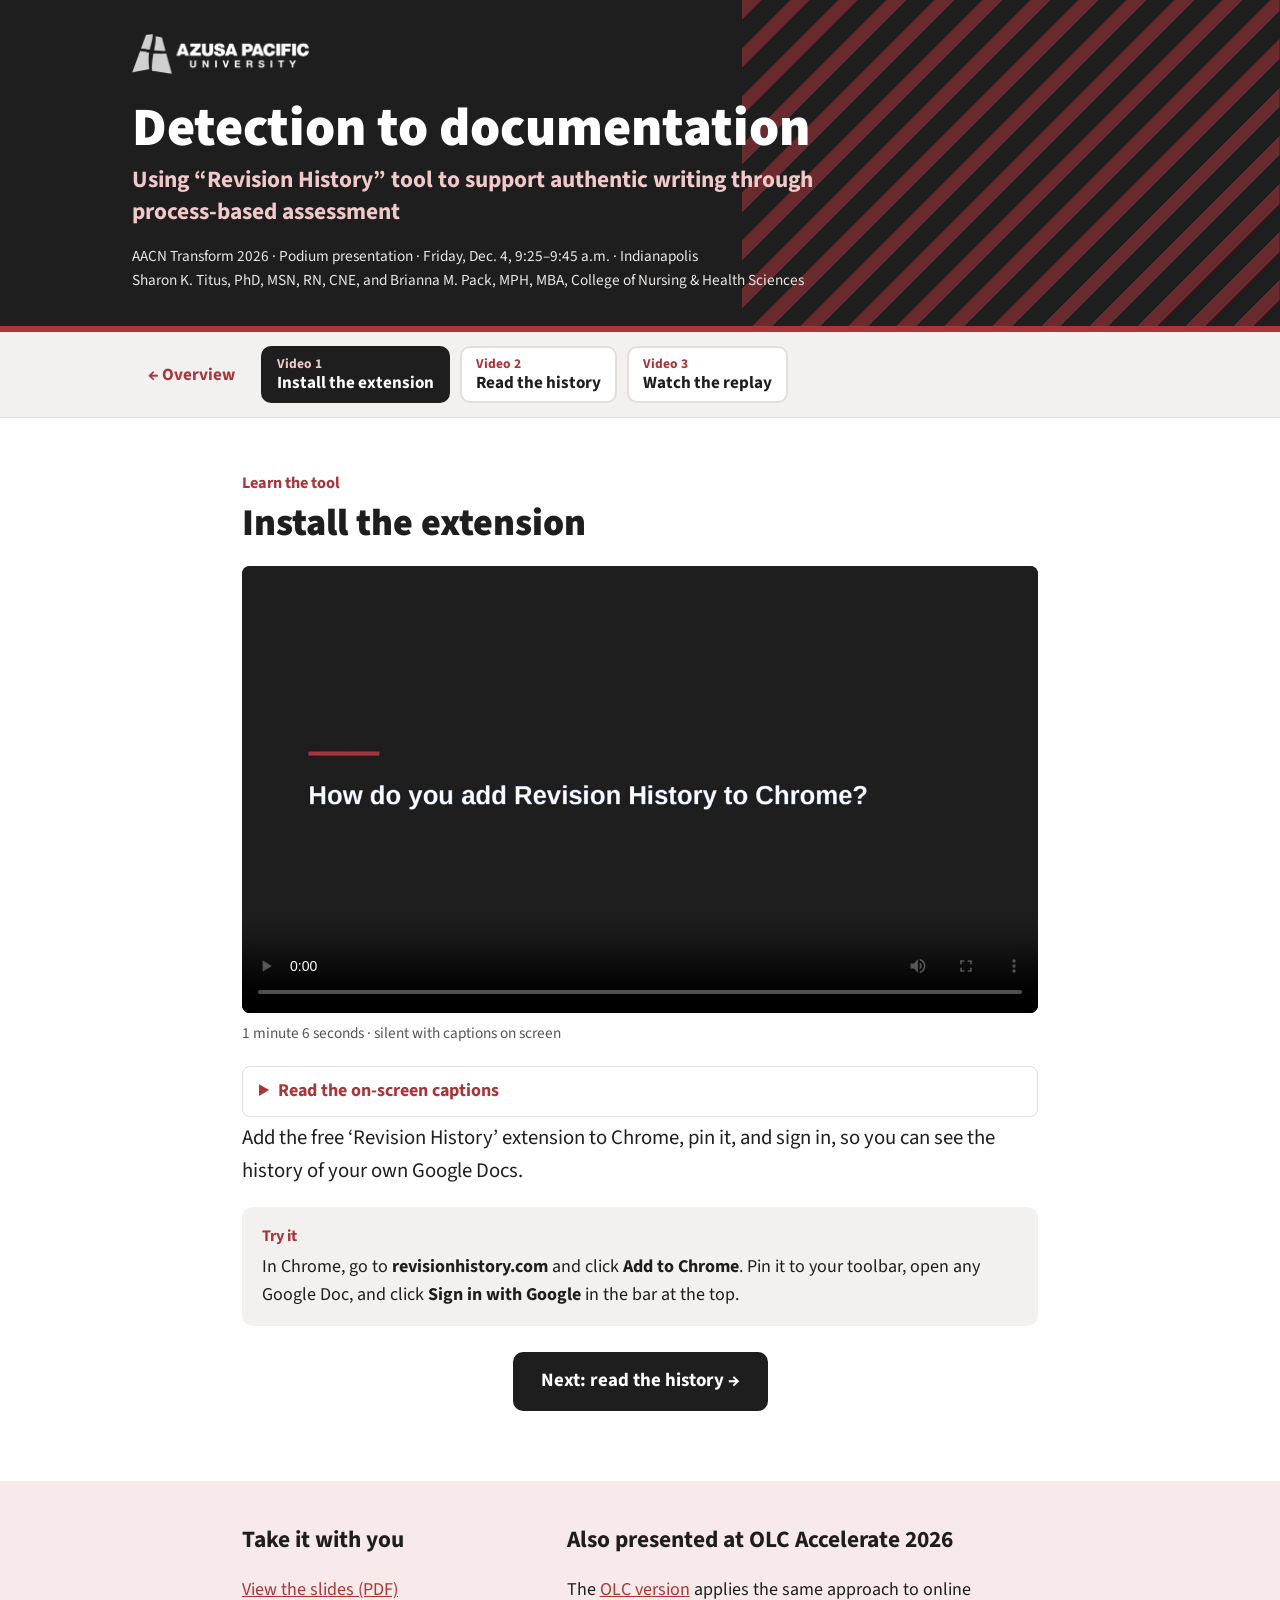
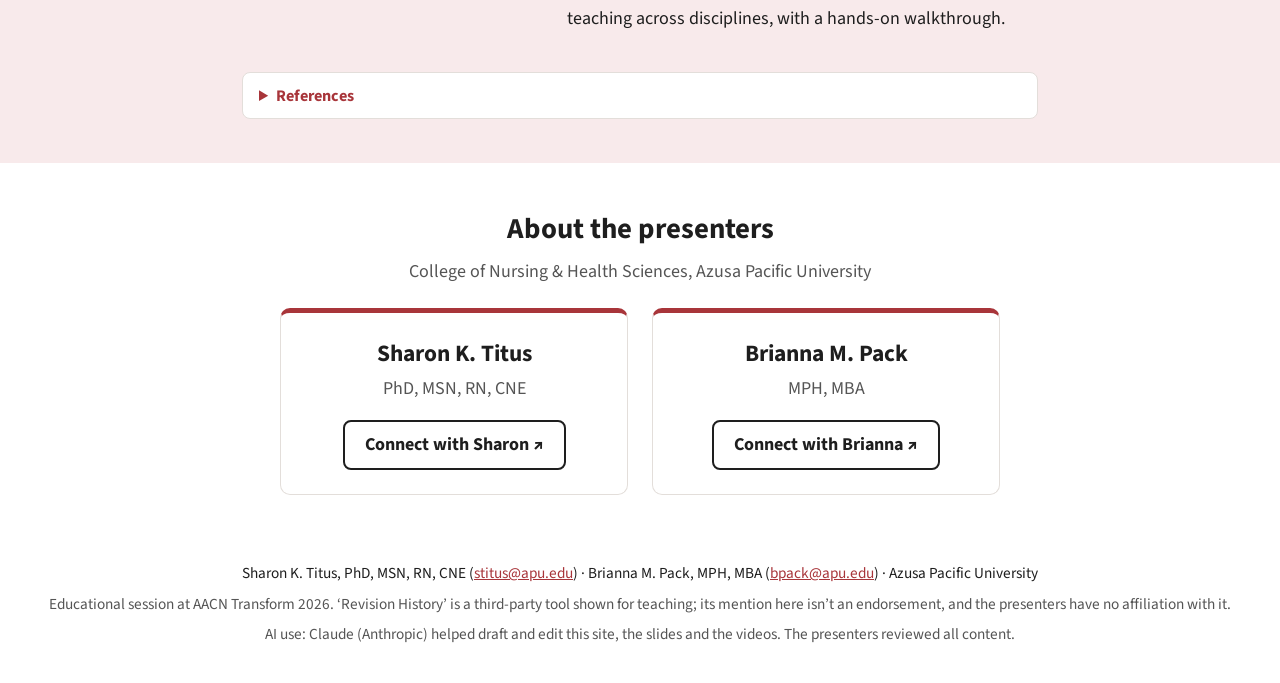
==== commit 48cd4ffc: "Add About the presenters cards with a Connect button for each presenter Co-Authored-By: Claude Opus " ====
--- a/step-1/index.html
+++ b/step-1/index.html
@@ -37,9 +37,9 @@
 <li>Liang, W., Yuksekgonul, M., Mao, Y., Wu, E., &amp; Zou, J. (2023). GPT detectors are biased against non-native English writers. <i>Patterns, 4</i>(7), Article 100779. https://doi.org/10.1016/j.patter.2023.100779</li>
 <li>Schmitz, A., &amp; Laird, E. (2025, December). AI-powered pedagogy: A guide to evidence-based teaching tools. <i>EDUCAUSE Review</i>.</li>
 <li>Revision History. (n.d.). <i>Writing process visibility for Google Docs &amp; Slides</i>. https://revisionhistory.com</li></ul></details>
-</div></section></main>
+</div></section>
+<section class="presenters"><div class="in narrow"><h2 class="h3">About the presenters</h2><p class="psub">College of Nursing &amp; Health Sciences, Azusa Pacific University</p><div class="pgrid"><div class="pcard"><h3>Sharon K. Titus</h3><p class="cred">PhD, MSN, RN, CNE</p><a class="cbtn" href="https://www.linkedin.com/in/sharon-k-titus-phd-msn-rn-cne-professor-310044142/" target="_blank" rel="noopener">Connect with Sharon <span aria-hidden="true">↗</span><span class="sr">(opens in a new tab)</span></a></div><div class="pcard"><h3>Brianna M. Pack</h3><p class="cred">MPH, MBA</p><a class="cbtn" href="https://briannapack.github.io/" target="_blank" rel="noopener">Connect with Brianna <span aria-hidden="true">↗</span><span class="sr">(opens in a new tab)</span></a></div></div></div></section></main>
 <footer class="foot"><p class="names">Sharon K. Titus, PhD, MSN, RN, CNE (<a href="mailto:stitus@apu.edu">stitus@apu.edu</a>) · Brianna M. Pack, MPH, MBA (<a href="mailto:bpack@apu.edu">bpack@apu.edu</a>) · Azusa Pacific University</p>
-<p class="connect"><a class="cbtn" href="https://briannapack.github.io/" target="_blank" rel="noopener">Connect with Brianna <span aria-hidden="true">↗</span><span class="sr">(opens in a new tab)</span></a></p>
 <p>Educational session at AACN Transform 2026. ‘Revision History’ is a third-party tool shown for teaching; its mention here isn’t an endorsement, and the presenters have no affiliation with it.</p>
 <p>AI use: Claude (Anthropic) helped draft and edit this site, the slides and the videos. The presenters reviewed all content.</p></footer>
 <script src="../assets/site.js" defer></script>
--- a/assets/site.css
+++ b/assets/site.css
@@ -100,13 +100,20 @@
 
 .foot{text-align:center;padding:24px 32px 30px;font-size:.85rem;color:var(--muted)}
 .foot p{margin:6px 0}.foot .names{color:var(--deep)}
-.foot .connect{margin:14px 0 16px}
+.presenters{padding:44px 0 36px;text-align:center}
+.presenters .h3{margin:0 0 4px;font-size:1.6rem}
+.psub{margin:0 0 22px;color:var(--muted)}
+.pgrid{display:grid;grid-template-columns:1fr 1fr;gap:24px;max-width:720px;margin:0 auto}
+.pcard{border:1px solid var(--line);border-top:5px solid var(--red);border-radius:10px;padding:22px 20px 24px;background:#fff}
+.pcard h3{margin:0;font-size:1.3rem;color:var(--deep)}
+.pcard .cred{margin:2px 0 16px;color:var(--muted)}
 .cbtn{display:inline-block;padding:9px 20px;border:2px solid var(--deep);border-radius:8px;color:var(--deep);font-weight:700;font-size:1rem;text-decoration:none;background:#fff}
 .cbtn:hover{border-color:var(--red);color:var(--red);background:var(--wash2)}
 
 a:focus-visible,summary:focus-visible,button:focus-visible{outline:3px solid var(--red);outline-offset:2px}
 
 @media (max-width:760px){
+  .pgrid{grid-template-columns:1fr}
   .in{padding:0 16px}
   .sec,.band{padding:38px 0}
   .hero{background:var(--deep)}
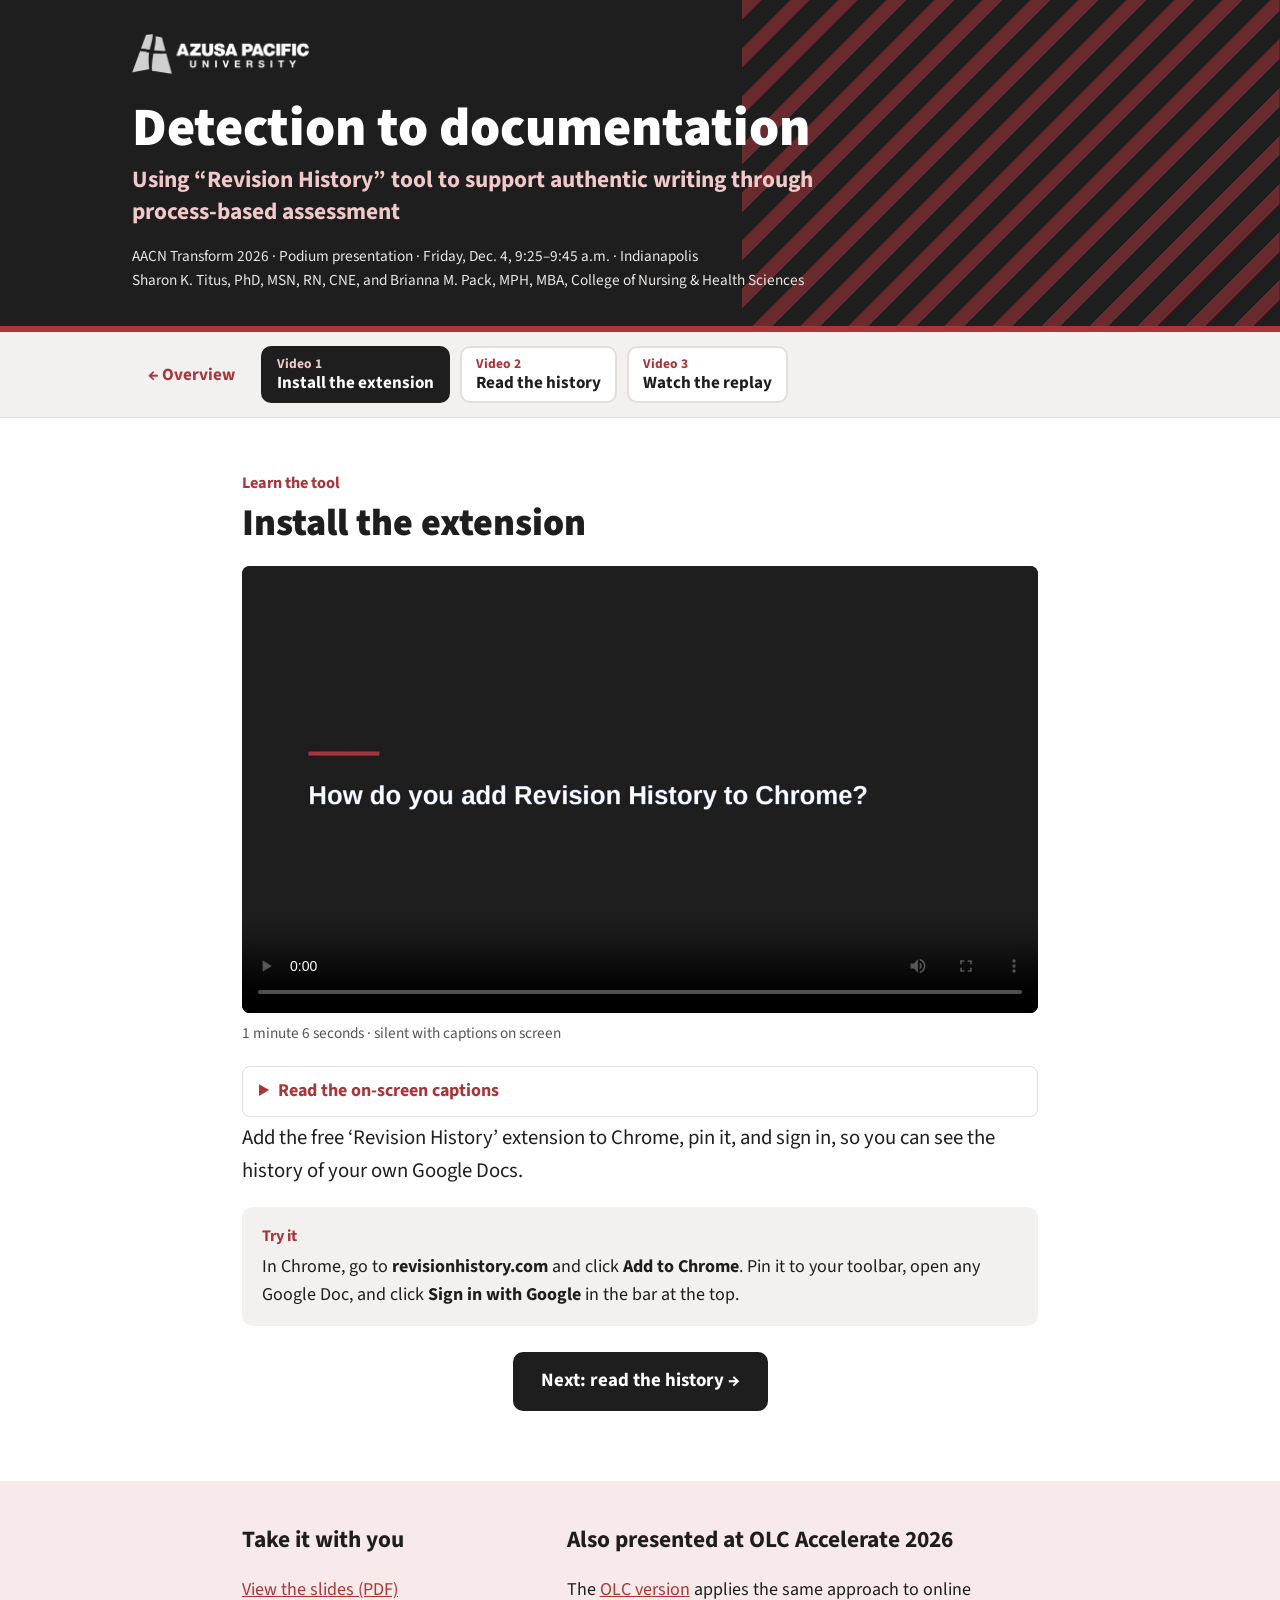
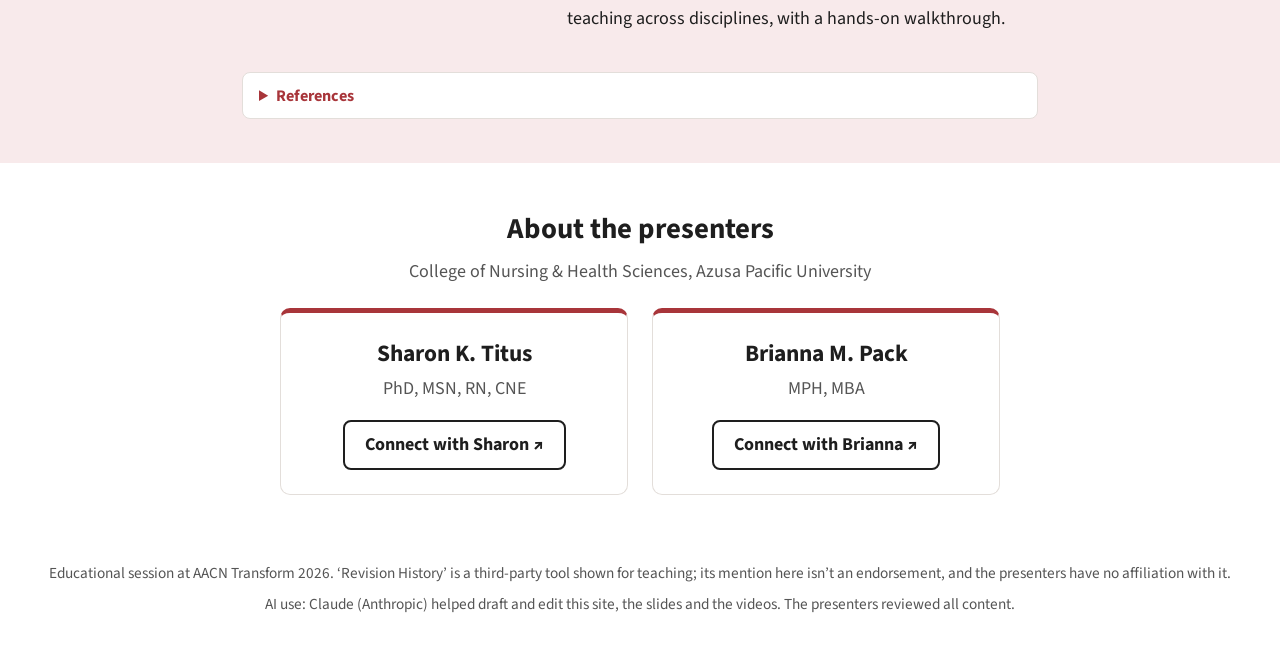
==== commit 74f469d5: "Remove footer names line now covered by presenter cards Co-Authored-By: Claude Opus 5.5 <noreply@ant" ====
--- a/step-1/index.html
+++ b/step-1/index.html
@@ -39,8 +39,7 @@
 <li>Revision History. (n.d.). <i>Writing process visibility for Google Docs &amp; Slides</i>. https://revisionhistory.com</li></ul></details>
 </div></section>
 <section class="presenters"><div class="in narrow"><h2 class="h3">About the presenters</h2><p class="psub">College of Nursing &amp; Health Sciences, Azusa Pacific University</p><div class="pgrid"><div class="pcard"><h3>Sharon K. Titus</h3><p class="cred">PhD, MSN, RN, CNE</p><a class="cbtn" href="https://www.linkedin.com/in/sharon-k-titus-phd-msn-rn-cne-professor-310044142/" target="_blank" rel="noopener">Connect with Sharon <span aria-hidden="true">↗</span><span class="sr">(opens in a new tab)</span></a></div><div class="pcard"><h3>Brianna M. Pack</h3><p class="cred">MPH, MBA</p><a class="cbtn" href="https://briannapack.github.io/" target="_blank" rel="noopener">Connect with Brianna <span aria-hidden="true">↗</span><span class="sr">(opens in a new tab)</span></a></div></div></div></section></main>
-<footer class="foot"><p class="names">Sharon K. Titus, PhD, MSN, RN, CNE (<a href="mailto:stitus@apu.edu">stitus@apu.edu</a>) · Brianna M. Pack, MPH, MBA (<a href="mailto:bpack@apu.edu">bpack@apu.edu</a>) · Azusa Pacific University</p>
-<p>Educational session at AACN Transform 2026. ‘Revision History’ is a third-party tool shown for teaching; its mention here isn’t an endorsement, and the presenters have no affiliation with it.</p>
+<footer class="foot"><p>Educational session at AACN Transform 2026. ‘Revision History’ is a third-party tool shown for teaching; its mention here isn’t an endorsement, and the presenters have no affiliation with it.</p>
 <p>AI use: Claude (Anthropic) helped draft and edit this site, the slides and the videos. The presenters reviewed all content.</p></footer>
 <script src="../assets/site.js" defer></script>
 </body></html>
